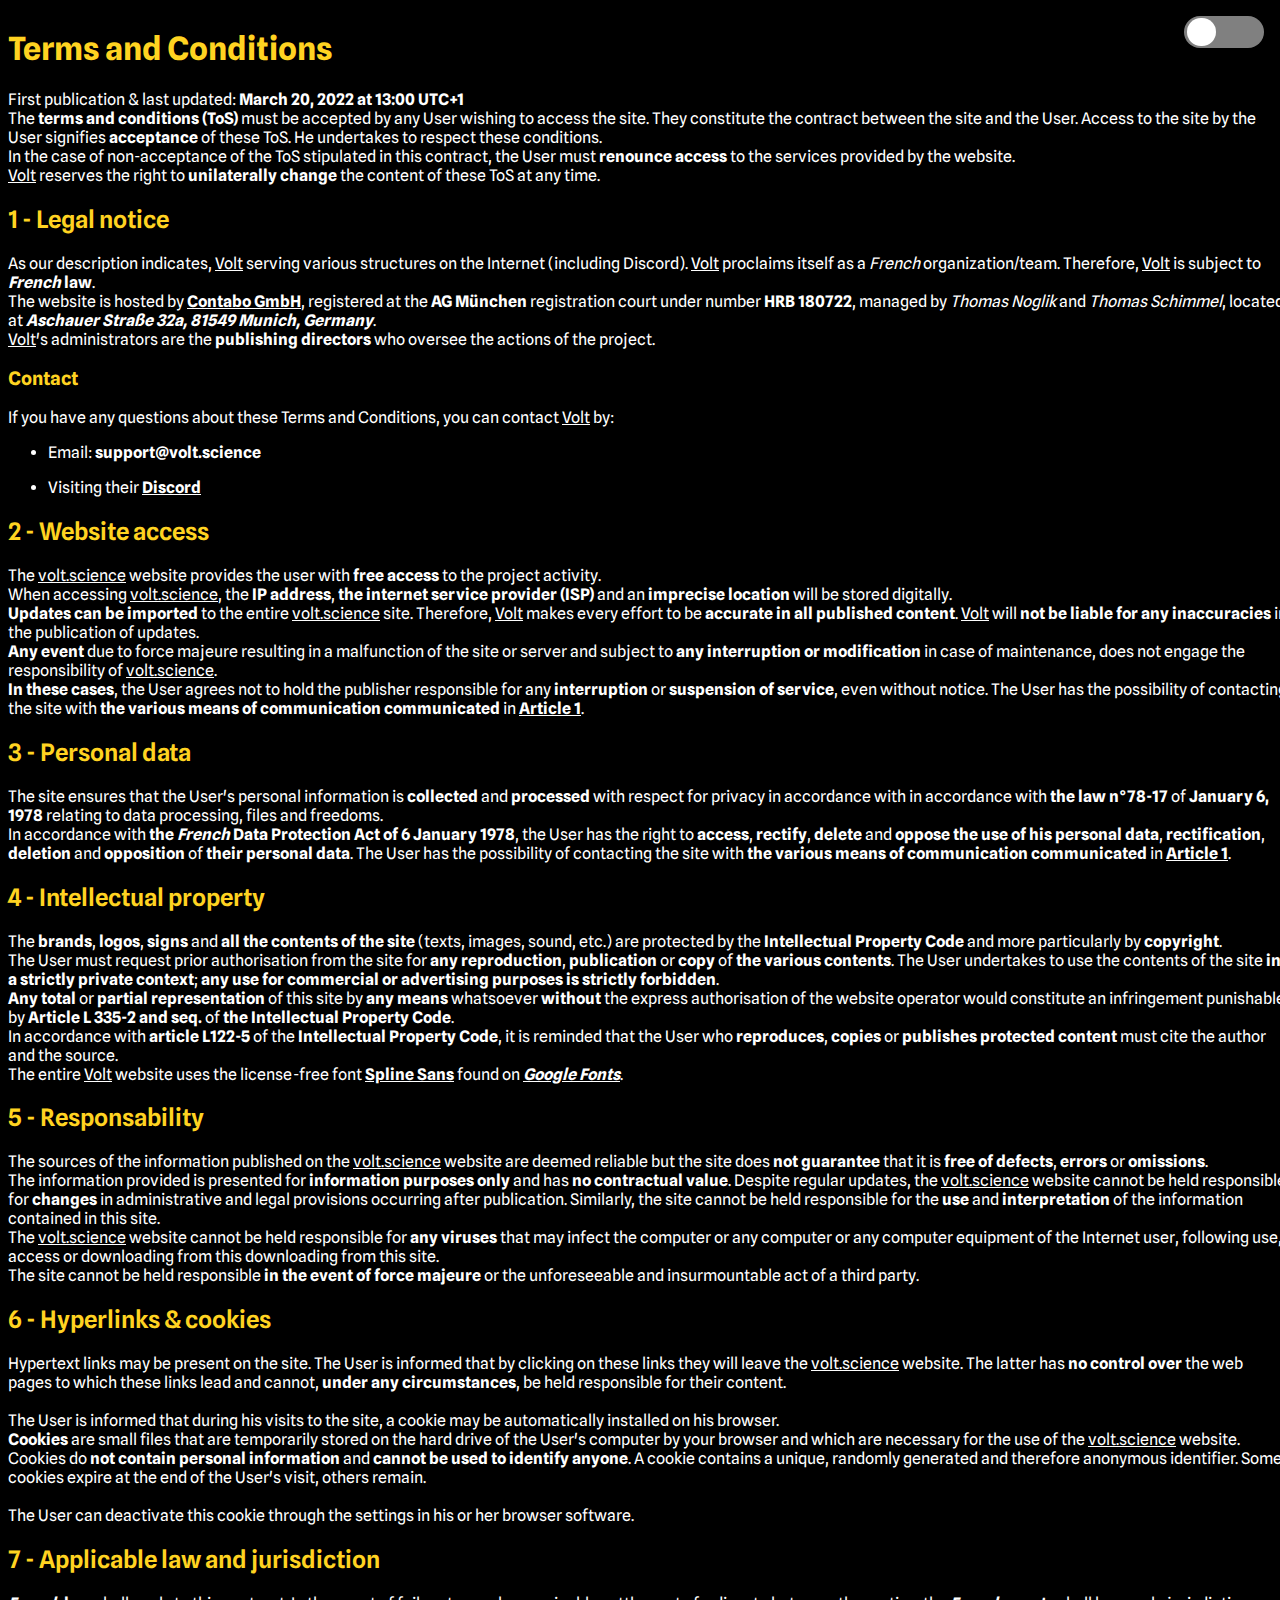
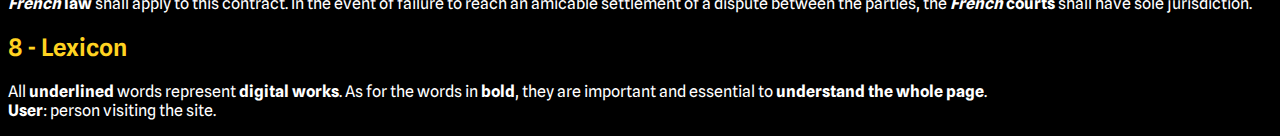
==== legal.html @ 5629c907 "Addition of ToS and legal notices + responsive fix." ====
<!DOCTYPE html>
<html lang="en">
<head>
    <meta charset="UTF-8">
    <meta name="viewport" content="width=device-width, initial-scale=1.0">
    <meta http-equiv="X-UA-Compatible" content="ie=edge">
    <title>Volt — Terms</title>
    <meta charset="UTF-8">
    <meta name="viewport" content="width=device-width, initial-scale=1.0">
    <meta http-equiv="X-UA-Compatible" content="ie=edge">
    <link rel="icon" href="assets/img/logo.png" type="image/png" sizes="16x16">
    <meta property="og:site_name" content="Volt">
    <meta property="og:title" content="Terms">
    <meta name="author" content="VoltTeam">
    <meta name="theme-color" content="#ffd321">
    <meta property="og:type" content="article">
    <meta property="og:url" content="https://volt.science/">
    <meta property="og:locale" content="en_US">
    <meta name="twitter:card" content="summary_large_image"/>
    <meta name="twitter:image" content="https://volt.science/assets/img/banner.png">
    <meta property="og:description"
          content="Structure bringing together an ecosystem of different professions mainly on Discord.">
    <meta name="description"
          content="Structure bringing together an ecosystem of different professions mainly on Discord."/>
    <link rel="stylesheet" href="assets/css/style.css">
    <link rel="preconnect" href="https://fonts.googleapis.com">
    <link rel="preconnect" href="https://fonts.gstatic.com" crossorigin>
    <link href="https://fonts.googleapis.com/css2?family=Spline+Sans:wght@300;400;500;600;700&display=swap"
          rel="stylesheet">
</head>
<body content="colorful">
<input type="checkbox" id="switch" onclick="invert()"/><label for="switch"></label>
<div id="wrapper">
    <h1 id="terms">Terms and Conditions</h1>
    <p>First publication & last updated: <strong>March 20, 2022 at 13:00 UTC+1</strong><br>
        The <strong>terms and conditions (ToS)</strong> must be accepted by any User wishing to access the site. They
        constitute the contract
        between the site and the User. Access to the site by the User signifies <strong>acceptance</strong> of these
        ToS. He
        undertakes to respect these conditions.<br>
        In the case of non-acceptance of the ToS stipulated in this contract, the User must <strong>renounce
            access</strong> to the
        services provided by the website.<br>
        <u><a href="/" rel="external nofollow noopener" target="_blank">Volt</a></u> reserves the right to <strong>unilaterally
            change</strong> the content of these ToS at any time.
    </p>
    <h2 id="legal">1 - Legal notice</h2>
    <p>As our description indicates, <u><a href="/" rel="external nofollow noopener" target="_blank">Volt</a></u>
        serving various structures on the Internet (including Discord).
        <u><a href="/" rel="external nofollow noopener" target="_blank">Volt</a></u> proclaims
        itself as a <i>French</i> organization/team. Therefore, <u><a href="/" rel="external nofollow noopener"
                                                                      target="_blank">Volt</a></u> is subject to
        <strong><i>French</i>
            law</strong>.<br>
        The website is hosted by <strong><u><a rel="external nofollow noopener" target="_blank"
                                               href="https://contabo.com">Contabo GmbH</a></u></strong>, registered at
        the <strong>AG München</strong>
        registration court under number <strong>HRB 180722</strong>, managed by <i>Thomas Noglik</i> and
        <i>Thomas Schimmel</i>, located at <strong><i>Aschauer Straße 32a, 81549 Munich, Germany</i></strong>.<br>
        <u><a href="/" rel="external nofollow noopener" target="_blank">Volt</a></u>'s administrators are the <strong>publishing
            directors</strong> who oversee the actions of the
        project.</p>
    <h3 id="contact">Contact</h3>
    <p>If you have any questions about these Terms and Conditions, you can contact <u><a href="/"
                                                                                         rel="external nofollow noopener"
                                                                                         target="_blank">Volt</a></u>
        by:</p>
    <ul>
        <li>
            <p>Email: <strong>support@volt.science</strong></p>
        </li>
        <li>
            <p>Visiting their <a href="https://discord.gg/p74dTg8SWt" rel="external nofollow noopener"
                                 target="_blank"><strong>Discord</strong></a>
            </p>
        </li>
    </ul>
    <h2 id="access">2 - Website access</h2>
    <p>The <u><a href="/" rel="external nofollow noopener" target="_blank">volt.science</a></u> website provides the
        user with <strong>free access</strong> to the project activity.<br>
        When accessing <u><a href="/" rel="external nofollow noopener" target="_blank">volt.science</a></u>, the
        <strong>IP address</strong>, <strong>the internet service provider
            (ISP)</strong> and an <strong>imprecise location</strong> will
        be stored digitally.<br>
        <strong>Updates can be imported</strong> to the entire <u><a href="/" rel="external nofollow noopener"
                                                                     target="_blank">volt.science</a></u> site.
        Therefore, <u><a href="/" rel="external nofollow noopener" target="_blank">Volt</a></u> makes
        every
        effort to be <strong>accurate in
            all published content</strong>. <u><a href="/" rel="external nofollow noopener" target="_blank">Volt</a></u>
        will <strong>not be liable for any inaccuracies</strong> in the
        publication of updates.<br>
        <strong>Any event</strong> due to force majeure resulting in a malfunction of the site or server and subject to
        <strong>any interruption
            or modification</strong> in case of maintenance, does not engage the responsibility of
        <u><a href="/" rel="external nofollow noopener" target="_blank">volt.science</a></u>.<br>
        <strong>In these cases</strong>, the User agrees not to hold the publisher responsible for any <strong>interruption</strong>
        or
        <strong>suspension of
            service</strong>, even without notice. The User has the possibility of contacting the site
        with <strong>the various means of
            communication communicated</strong> in <strong><u>Article 1</u></strong>.
    </p>
    <h2 id="privacy">3 - Personal data</h2>
    <p>The site ensures that the User's personal information is <strong>collected</strong> and
        <strong>processed</strong> with respect for privacy in
        accordance with
        in accordance with <strong>the law n°78-17</strong> of <strong>January 6, 1978</strong> relating to data
        processing, files and freedoms.<br>
        In accordance with <strong>the <i>French</i> Data Protection Act of 6 January 1978</strong>, the User has the
        right to
        <strong>access</strong>, <strong>rectify</strong>, <strong>delete</strong> and <strong>oppose the use of his
            personal data</strong>,
        <strong>rectification</strong>, <strong>deletion</strong> and <strong>opposition</strong> of <strong>their
            personal data</strong>. The User has the possibility of contacting the site with <strong>the various means
            of
            communication communicated</strong> in <strong><u>Article 1</u></strong>.
    </p>
    <h2 id="property">4 - Intellectual property</h2>
    <p>The <strong>brands</strong>, <strong>logos</strong>, <strong>signs</strong> and <strong>all the contents of the
        site</strong> (texts, images, sound, etc.) are protected by the
        <strong>Intellectual Property Code</strong> and more particularly by <strong>copyright</strong>.<br>
        The User must request prior authorisation from the site for <strong>any reproduction</strong>, <strong>publication</strong>
        or <strong>copy</strong> of <strong>the various
            contents</strong>. The User undertakes to use the contents of the site <strong>in a strictly private
            context</strong>; <strong>any use for
            commercial or advertising purposes is strictly forbidden</strong>.<br>
        <strong>Any total</strong> or <strong>partial representation</strong> of this site by <strong>any means</strong>
        whatsoever <strong>without</strong> the express authorisation of
        the website operator would constitute an infringement punishable by <strong>Article L 335-2 and seq.</strong> of
        <strong>the Intellectual
            Property Code</strong>.<br>
        In accordance with <strong>article L122-5</strong> of the <strong>Intellectual Property Code</strong>, it is
        reminded that the User who
        <strong>reproduces</strong>, <strong>copies</strong> or <strong>publishes protected content</strong> must cite
        the author and the source.<br>
        The entire <a href="/" rel="external nofollow noopener" target="_blank">Volt</a> website uses the license-free font <strong><u><a href="https://fonts.google.com/specimen/Spline+Sans" rel="external nofollow noopener" target="_blank">Spline Sans</a></u></strong> found on <strong><i><a href="https://fonts.google.com/" rel="external nofollow noopener" target="_blank">Google Fonts</a></i></strong>.
    </p>
    <h2 id="responsability">5 - Responsability</h2>
    <p>The sources of the information published on the <u><a href="/" rel="external nofollow noopener" target="_blank">volt.science</a></u>
        website are deemed reliable but the site does
        <strong>not guarantee</strong> that it is <strong>free of defects</strong>, <strong>errors</strong> or <strong>omissions</strong>.<br>
        The information provided is presented for <strong>information purposes only</strong> and has <strong>no
            contractual value</strong>. Despite
        regular updates, the <u><a href="/" rel="external nofollow noopener" target="_blank">volt.science</a></u>
        website cannot be held responsible for <strong>changes</strong> in administrative and
        legal
        provisions occurring after publication. Similarly, the site cannot be held responsible for the
        <strong>use</strong> and
        <strong>interpretation</strong> of the information contained in this site.<br>
        The <u><a href="/" rel="external nofollow noopener" target="_blank">volt.science</a></u> website cannot be held
        responsible for <strong>any viruses</strong> that may infect the computer or any
        computer or any computer equipment of the Internet user, following use, access or downloading from this
        downloading from this site.<br>
        The site cannot be held responsible <strong>in the event of force majeure</strong> or the unforeseeable
        and insurmountable act of a third party.</p>
    <h2 id="cookies">6 - Hyperlinks & cookies</h2>
    <p>Hypertext links may be present on the site. The User is informed that by clicking on these links they will leave
        the <u><a href="/" rel="external nofollow noopener" target="_blank">volt.science</a></u> website. The latter has
        <strong>no control over</strong> the web pages to which these links lead and
        cannot, <strong>under any circumstances</strong>, be held responsible for their content.<br><br>
        The User is informed that during his visits to the site, a cookie may be automatically installed on his browser.<br>
        <strong>Cookies</strong> are small files that are temporarily stored on the hard drive of the User's computer by
        your browser and
        which are necessary for the use of the <u><a href="/" rel="external nofollow noopener" target="_blank">volt.science</a></u>
        website. Cookies do <strong>not contain personal information</strong>
        and <strong>cannot be used to identify anyone</strong>. A cookie contains a unique, randomly generated and
        therefore anonymous
        identifier. Some cookies expire at the end of the User's visit, others remain.<br><br>
        The User can deactivate this cookie through the settings in his or her browser software.
    </p>
    <h2 id="jurisdiction">7 - Applicable law and jurisdiction</h2>
    <p><strong><i>French</i> law</strong> shall apply to this contract. In the event of failure to reach an amicable
        settlement of a
        dispute between the parties, the <strong><i>French</i> courts</strong> shall have sole jurisdiction.</p>
    <h2 id="lexicon">8 - Lexicon</h2>
    <p>All <strong>underlined</strong> words represent <strong>digital works</strong>. As for the words in <strong>bold</strong>, they are important and essential to
        <strong>understand the whole page</strong>.<br>
        <strong>User</strong>: person visiting the site.
    </p>
</div>
</body>
<script src="assets/js/script.js"></script>
</html>
---- assets/css/style.css ----
body, html, #wrapper {
    font-family: 'Spline Sans', sans-serif;
    font-weight: 400;
    width: 100%;
    height: 100%;
}

body {
    background: black;
    color: white;
    padding: 0;
    overflow-x: hidden;
}

body[mode="light"] {
    color: black;
    background: white;
}

body[content="colorful"] h1, body[content="colorful"] h2, body[content="colorful"] h3{
    color: #ffd321;
}

/* Scroll-bar */

::-webkit-scrollbar {
    width: 5px;
    height: 5px;
    box-shadow: -9px 0px 25px 2px rgba(0,0,0,1);
    -webkit-box-shadow: -9px 0px 25px 2px rgba(0,0,0,1);
    -moz-box-shadow: -9px 0px 25px 2px rgba(0,0,0,1);
}

::-webkit-scrollbar-button {
    width: 5px;
    height: 5px;
}

::-webkit-scrollbar-thumb {
    background: #e1e1e1;
    border: 0px none #ffffff;
    border-radius: 5px;
}

::-webkit-scrollbar-thumb:hover {
    background: #e3e3e3;
}

::-webkit-scrollbar-thumb:active {
    background: #949494;
}

::-webkit-scrollbar-track {
    background: #666666;
    border: 0px none #ffffff;
    border-radius: 50px;
}

::-webkit-scrollbar-track:hover {
    background: #666666;
}

::-webkit-scrollbar-corner {
    background: transparent;
}

/* Center */

#wrapper {
    display: table;
}

#main {
    display: table-cell;
    vertical-align: middle;
    text-align: center;
}


/* Object */

h1 {
    font-size: 2rem;
}

h2 {
    font-weight: 600;
    font-size: 1.5rem;
}

b {
    font-weight: 800;
}

a {
    color: white;
}

body[mode="light"] a {
    color: black;
}

.logo {
    width: 100%;
    max-width: 200px;
    height: auto;
}

/* Animations */

.animated {
    animation-duration: 1s;
    animation-fill-mode: both;
    -webkit-animation-duration: 1s;
    -webkit-animation-fill-mode: both;
}

.delay-1 {
    animation-delay: 1s;
}

.delay-2 {
    animation-delay: 2s;
}

.delay-3 {
    animation-delay: 3s;
}

.delay-4 {
    animation-delay: 4s;
}

.delay-5 {
    animation-delay: 5s;
}

.fadeInUp {
    opacity: 0;
    animation-name: fadeInUp;
    -webkit-animation-name: fadeInUp;
}

.fadeIn {
    opacity: 0;
    animation-name: fadeIn;
    -webkit-animation-name: fadeIn;
}

.fadeOut {
    animation-name: fadeOut;
    -webkit-animation-name: fadeOut;
}

/* Keyframes animations */

@keyframes fadeIn {
    0% {
        display: initial;
        opacity: 0;
    }
    100% {
        opacity: 1;
    }
}

@keyframes fadeInUp {
    0% {
        opacity: 0;
        -webkit-transform: translate3d(0, 100%, 0);
        transform: translate3d(0, 100%, 0)
    }
    to {
        opacity: 1;
        -webkit-transform: translateZ(0);
        transform: translateZ(0);
    }
}

@keyframes fadeOut {
    0% {
        display: initial;
        opacity: 1;
        -webkit-transform: translateZ(0);
        transform: translateZ(0);
    }
    to {
        opacity: 0;
        -webkit-transform: translate3d(0, 100%, 0);
        transform: translate3d(0, 100%, 0);
        display: none;
    }
}


/*
* Dark/Light Style button
*/

label {
    cursor: pointer;
    text-indent: -9999px;
    width: 5rem;
    height: 2rem;
    background: grey;
    display: block;
    border-radius: 2rem;
    position: relative;
    float: right;
    top: 1rem;
    right: 1rem;
    position: absolute;
}

label:after {
    content: '';
    position: absolute;
    top: 1.5px;
    left: 3px;
    width: 1.8rem;
    height: 1.8rem;
    background: #fff;
    border-radius: 1.8rem;
    transition: 0.3s;
}

input:checked + label {
    background: #bada55;
}

input:checked + label:after {
    left: calc(100% - 3px);
    transform: translateX(-100%);
}

label:active:after {
    width: 6px;
}

#switch {
    display: none;
}

/* Footer */

.footer {
    margin-left: 0.5rem;
    margin-bottom: 0.5rem;
    position: absolute;
    left: 0;
    bottom: 0;
}
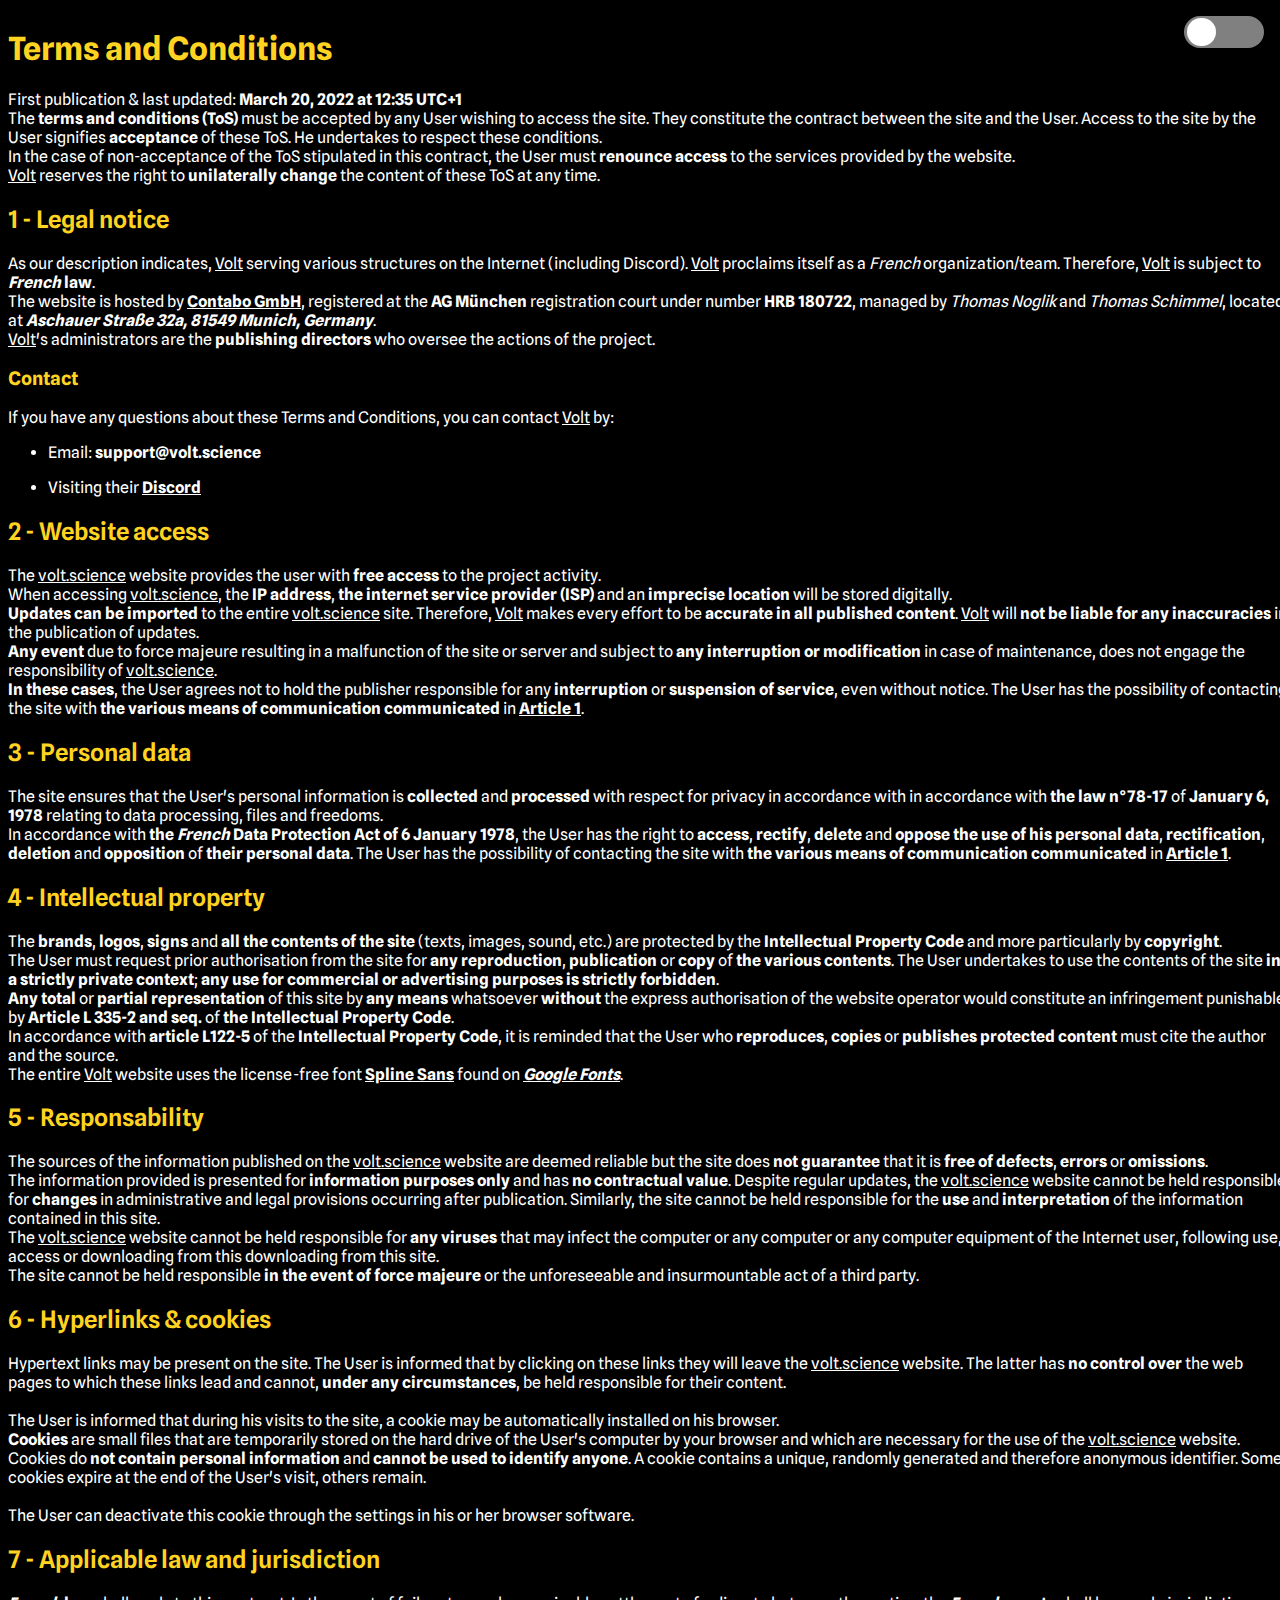
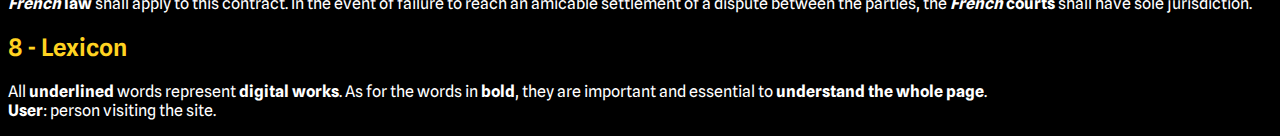
==== commit e67f86a5: "Addition of ToS and legal notices + responsive fix." ====
--- a/legal.html
+++ b/legal.html
@@ -8,7 +8,7 @@
     <meta charset="UTF-8">
     <meta name="viewport" content="width=device-width, initial-scale=1.0">
     <meta http-equiv="X-UA-Compatible" content="ie=edge">
-    <link rel="icon" href="assets/img/logo.png" type="image/png" sizes="16x16">
+    <link rel="icon" href="/assets/img/logo.png" type="image/png" sizes="16x16">
     <meta property="og:site_name" content="Volt">
     <meta property="og:title" content="Terms">
     <meta name="author" content="VoltTeam">
@@ -32,7 +32,7 @@
 <input type="checkbox" id="switch" onclick="invert()"/><label for="switch"></label>
 <div id="wrapper">
     <h1 id="terms">Terms and Conditions</h1>
-    <p>First publication & last updated: <strong>March 20, 2022 at 13:00 UTC+1</strong><br>
+    <p>First publication & last updated: <strong>March 20, 2022 at 12:35 UTC+1</strong><br>
         The <strong>terms and conditions (ToS)</strong> must be accepted by any User wishing to access the site. They
         constitute the contract
         between the site and the User. Access to the site by the User signifies <strong>acceptance</strong> of these
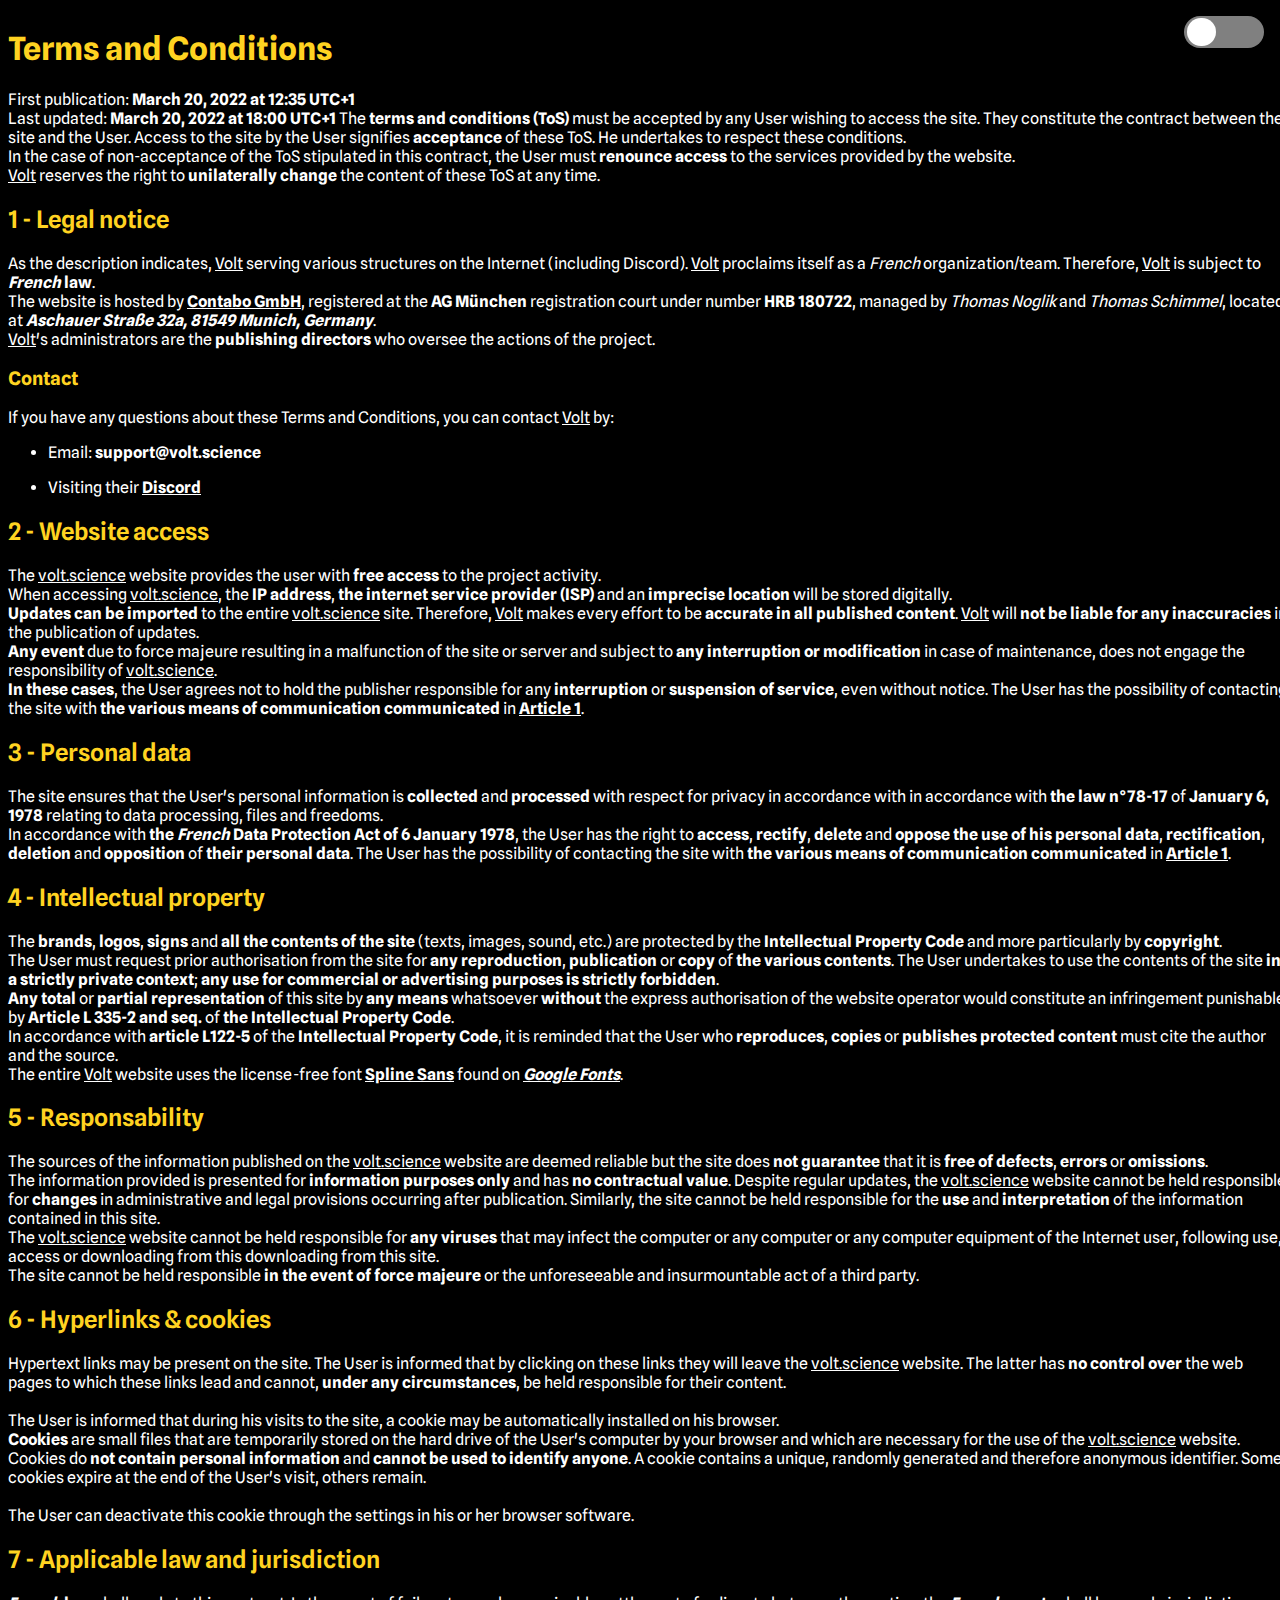
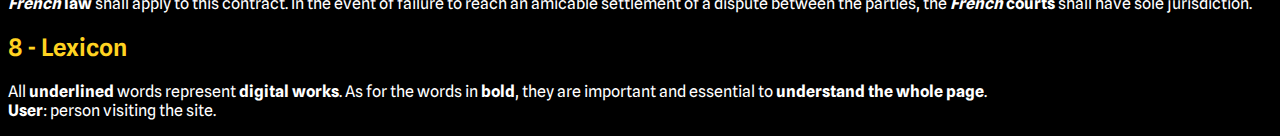
==== commit 09987477: "Legal Update" ====
--- a/legal.html
+++ b/legal.html
@@ -22,7 +22,7 @@
           content="Structure bringing together an ecosystem of different professions mainly on Discord.">
     <meta name="description"
           content="Structure bringing together an ecosystem of different professions mainly on Discord."/>
-    <link rel="stylesheet" href="assets/css/style.css">
+    <link rel="stylesheet" href="/assets/css/style.css">
     <link rel="preconnect" href="https://fonts.googleapis.com">
     <link rel="preconnect" href="https://fonts.gstatic.com" crossorigin>
     <link href="https://fonts.googleapis.com/css2?family=Spline+Sans:wght@300;400;500;600;700&display=swap"
@@ -32,7 +32,8 @@
 <input type="checkbox" id="switch" onclick="invert()"/><label for="switch"></label>
 <div id="wrapper">
     <h1 id="terms">Terms and Conditions</h1>
-    <p>First publication & last updated: <strong>March 20, 2022 at 12:35 UTC+1</strong><br>
+    <p>First publication: <strong>March 20, 2022 at 12:35 UTC+1</strong><br>
+        Last updated: <strong>March 20, 2022 at 18:00 UTC+1</strong>
         The <strong>terms and conditions (ToS)</strong> must be accepted by any User wishing to access the site. They
         constitute the contract
         between the site and the User. Access to the site by the User signifies <strong>acceptance</strong> of these
@@ -45,7 +46,7 @@
             change</strong> the content of these ToS at any time.
     </p>
     <h2 id="legal">1 - Legal notice</h2>
-    <p>As our description indicates, <u><a href="/" rel="external nofollow noopener" target="_blank">Volt</a></u>
+    <p>As the description indicates, <u><a href="/" rel="external nofollow noopener" target="_blank">Volt</a></u>
         serving various structures on the Internet (including Discord).
         <u><a href="/" rel="external nofollow noopener" target="_blank">Volt</a></u> proclaims
         itself as a <i>French</i> organization/team. Therefore, <u><a href="/" rel="external nofollow noopener"
@@ -180,5 +181,5 @@
     </p>
 </div>
 </body>
-<script src="assets/js/script.js"></script>
+<script src="/assets/js/script.js"></script>
 </html>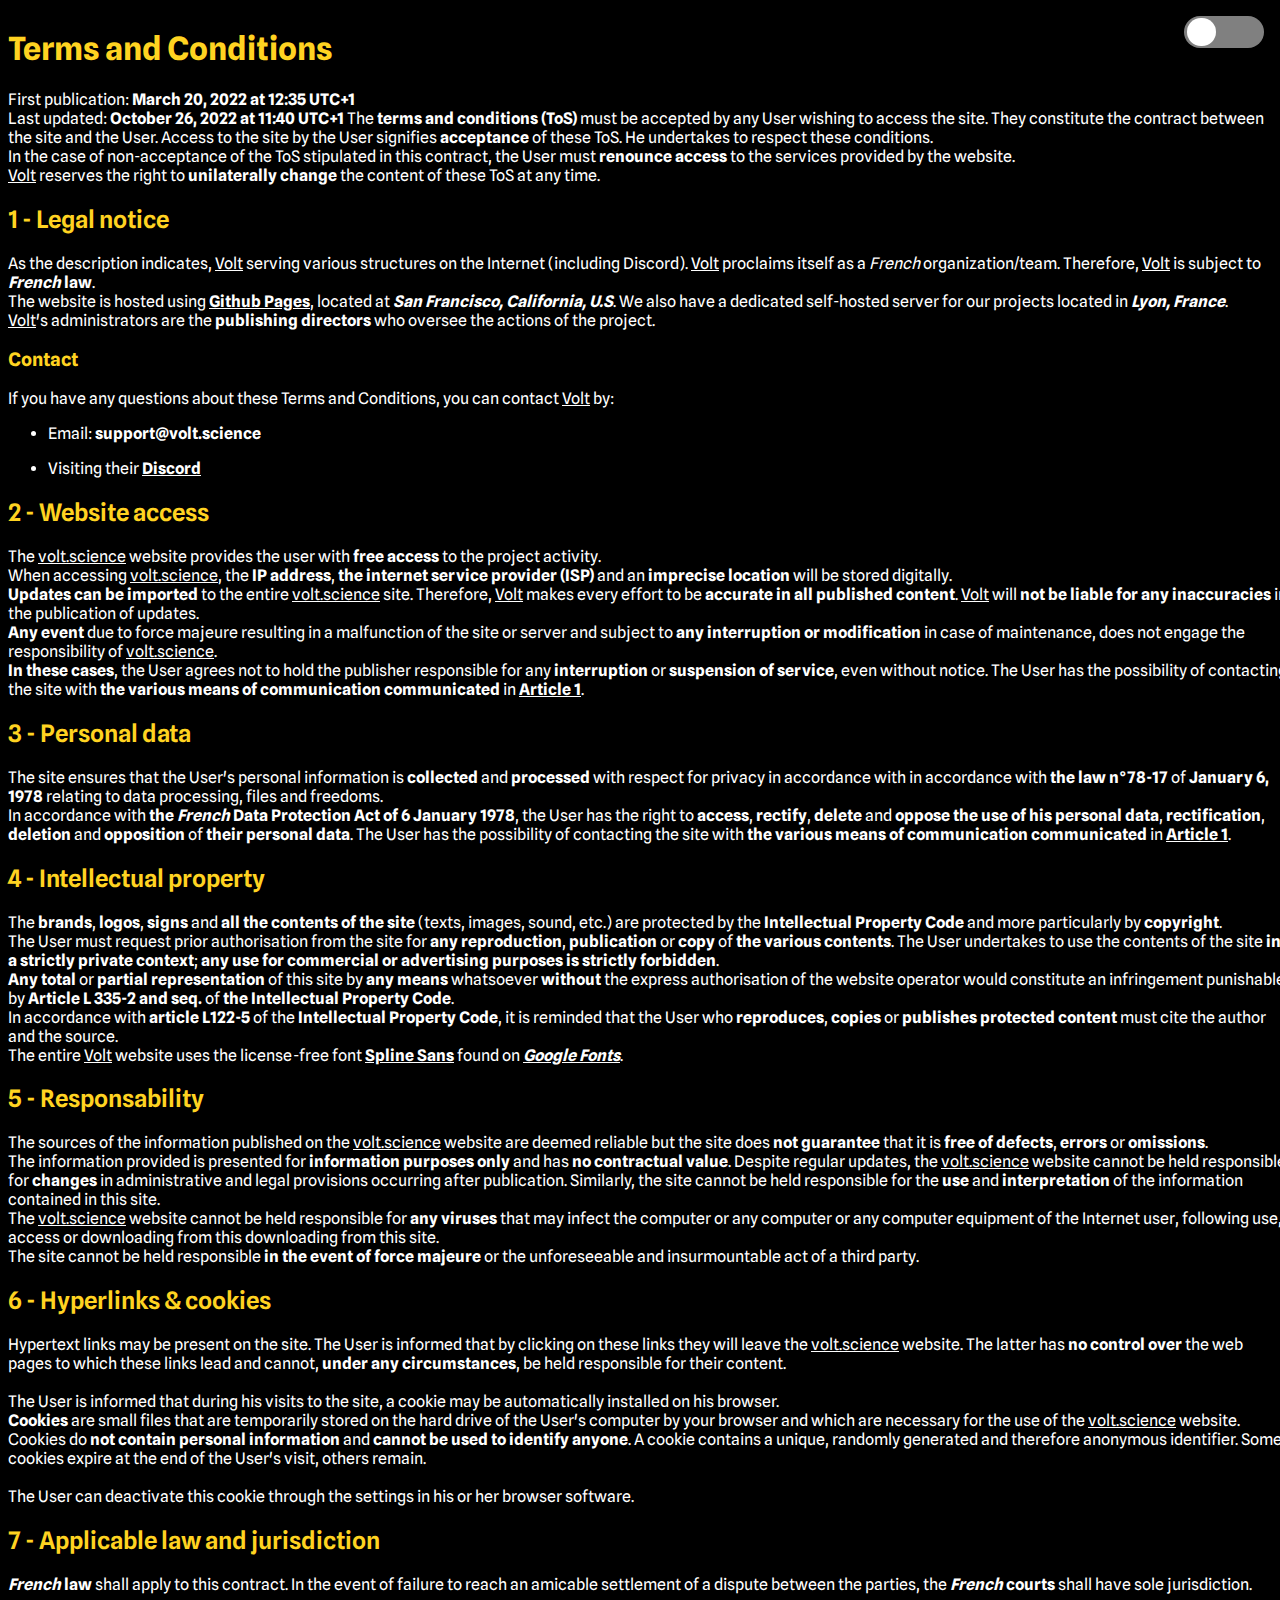
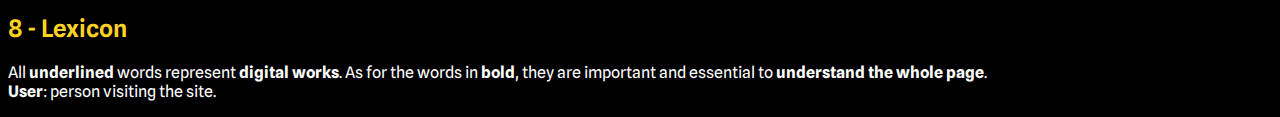
==== commit 901a4905: "Update Legal" ====
--- a/legal.html
+++ b/legal.html
@@ -33,7 +33,7 @@
 <div id="wrapper">
     <h1 id="terms">Terms and Conditions</h1>
     <p>First publication: <strong>March 20, 2022 at 12:35 UTC+1</strong><br>
-        Last updated: <strong>March 20, 2022 at 18:00 UTC+1</strong>
+        Last updated: <strong>October 26, 2022 at 11:40 UTC+1</strong>
         The <strong>terms and conditions (ToS)</strong> must be accepted by any User wishing to access the site. They
         constitute the contract
         between the site and the User. Access to the site by the User signifies <strong>acceptance</strong> of these
@@ -53,11 +53,8 @@
                                                                       target="_blank">Volt</a></u> is subject to
         <strong><i>French</i>
             law</strong>.<br>
-        The website is hosted by <strong><u><a rel="external nofollow noopener" target="_blank"
-                                               href="https://contabo.com">Contabo GmbH</a></u></strong>, registered at
-        the <strong>AG München</strong>
-        registration court under number <strong>HRB 180722</strong>, managed by <i>Thomas Noglik</i> and
-        <i>Thomas Schimmel</i>, located at <strong><i>Aschauer Straße 32a, 81549 Munich, Germany</i></strong>.<br>
+        The website is hosted using <strong><u><a rel="external nofollow noopener" target="_blank"
+                                               href="https://pages.github.com/">Github Pages</a></u></strong>, located at <strong><i>San Francisco, California, U.S</i></strong>. We also have a dedicated self-hosted server for our projects located in <strong><i>Lyon, France</i></strong>.<br>
         <u><a href="/" rel="external nofollow noopener" target="_blank">Volt</a></u>'s administrators are the <strong>publishing
             directors</strong> who oversee the actions of the
         project.</p>
@@ -182,4 +179,4 @@
 </div>
 </body>
 <script src="/assets/js/script.js"></script>
-</html>+</html>
